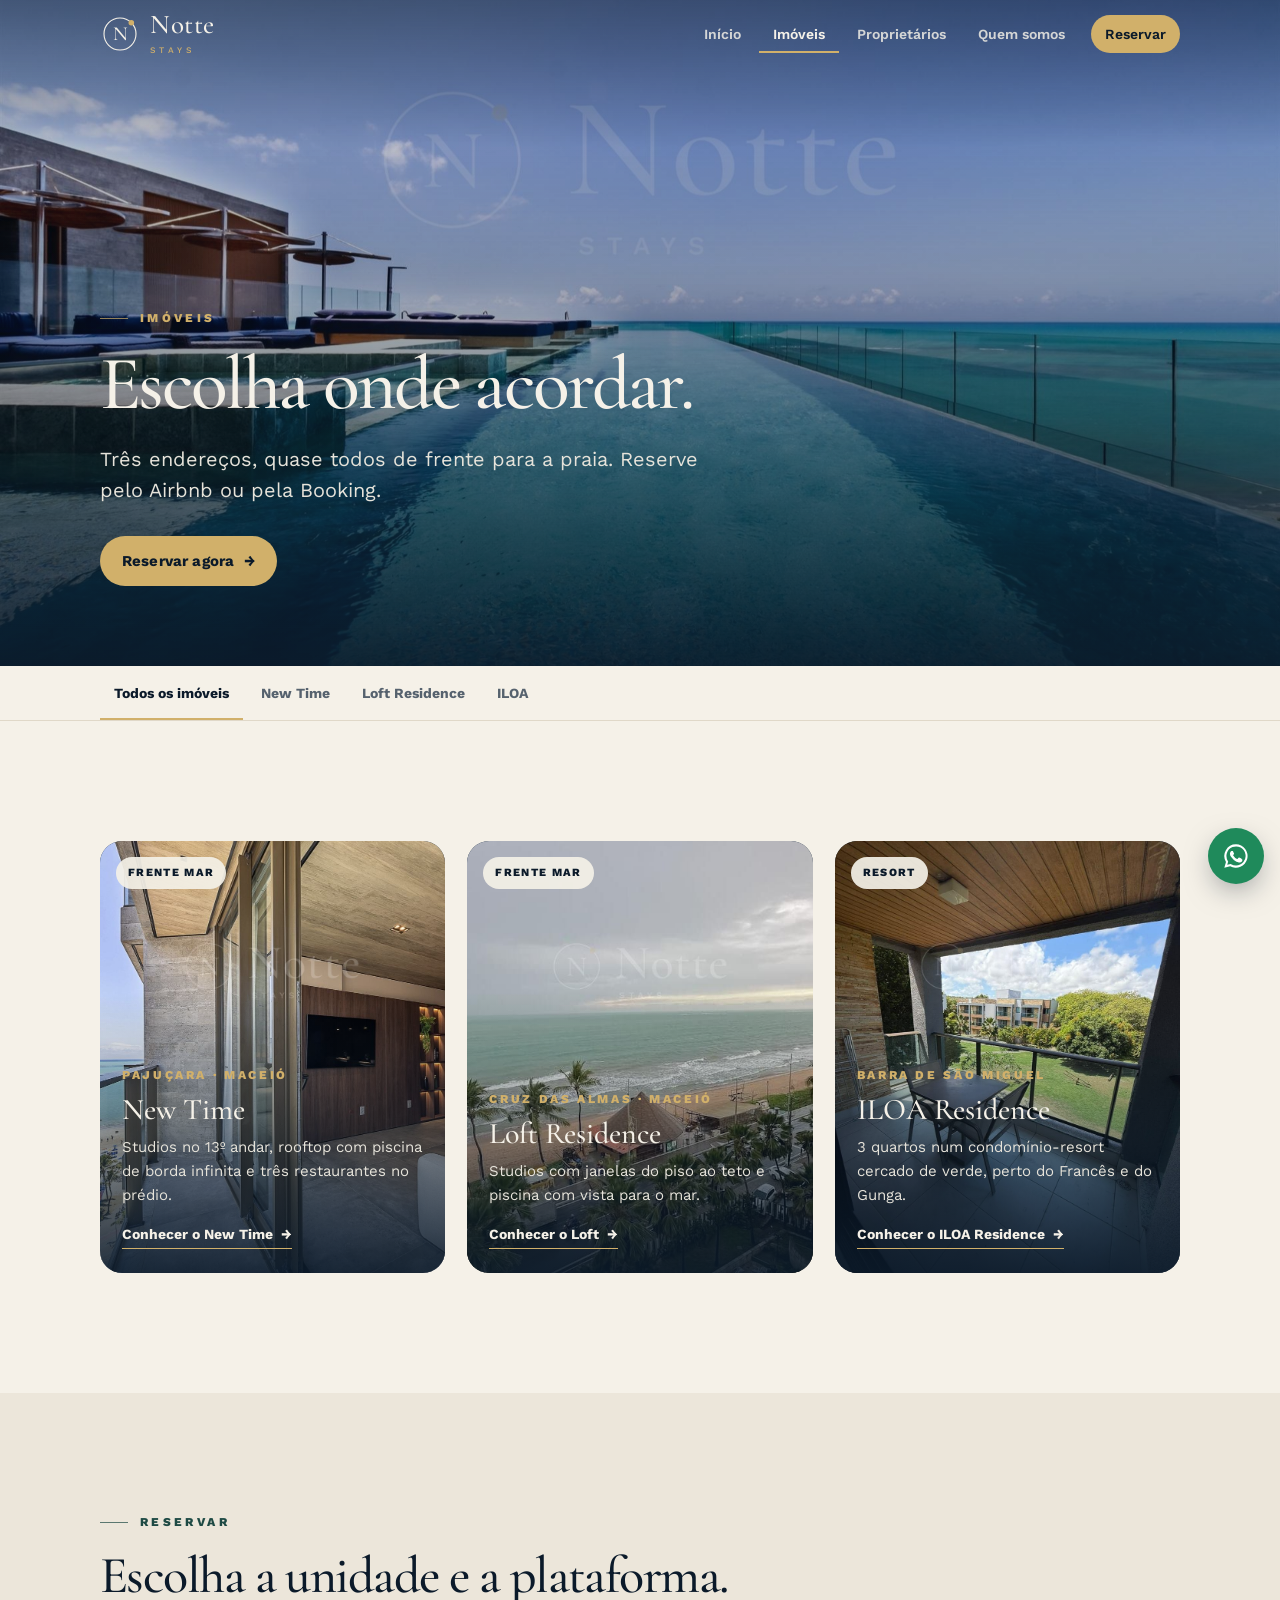
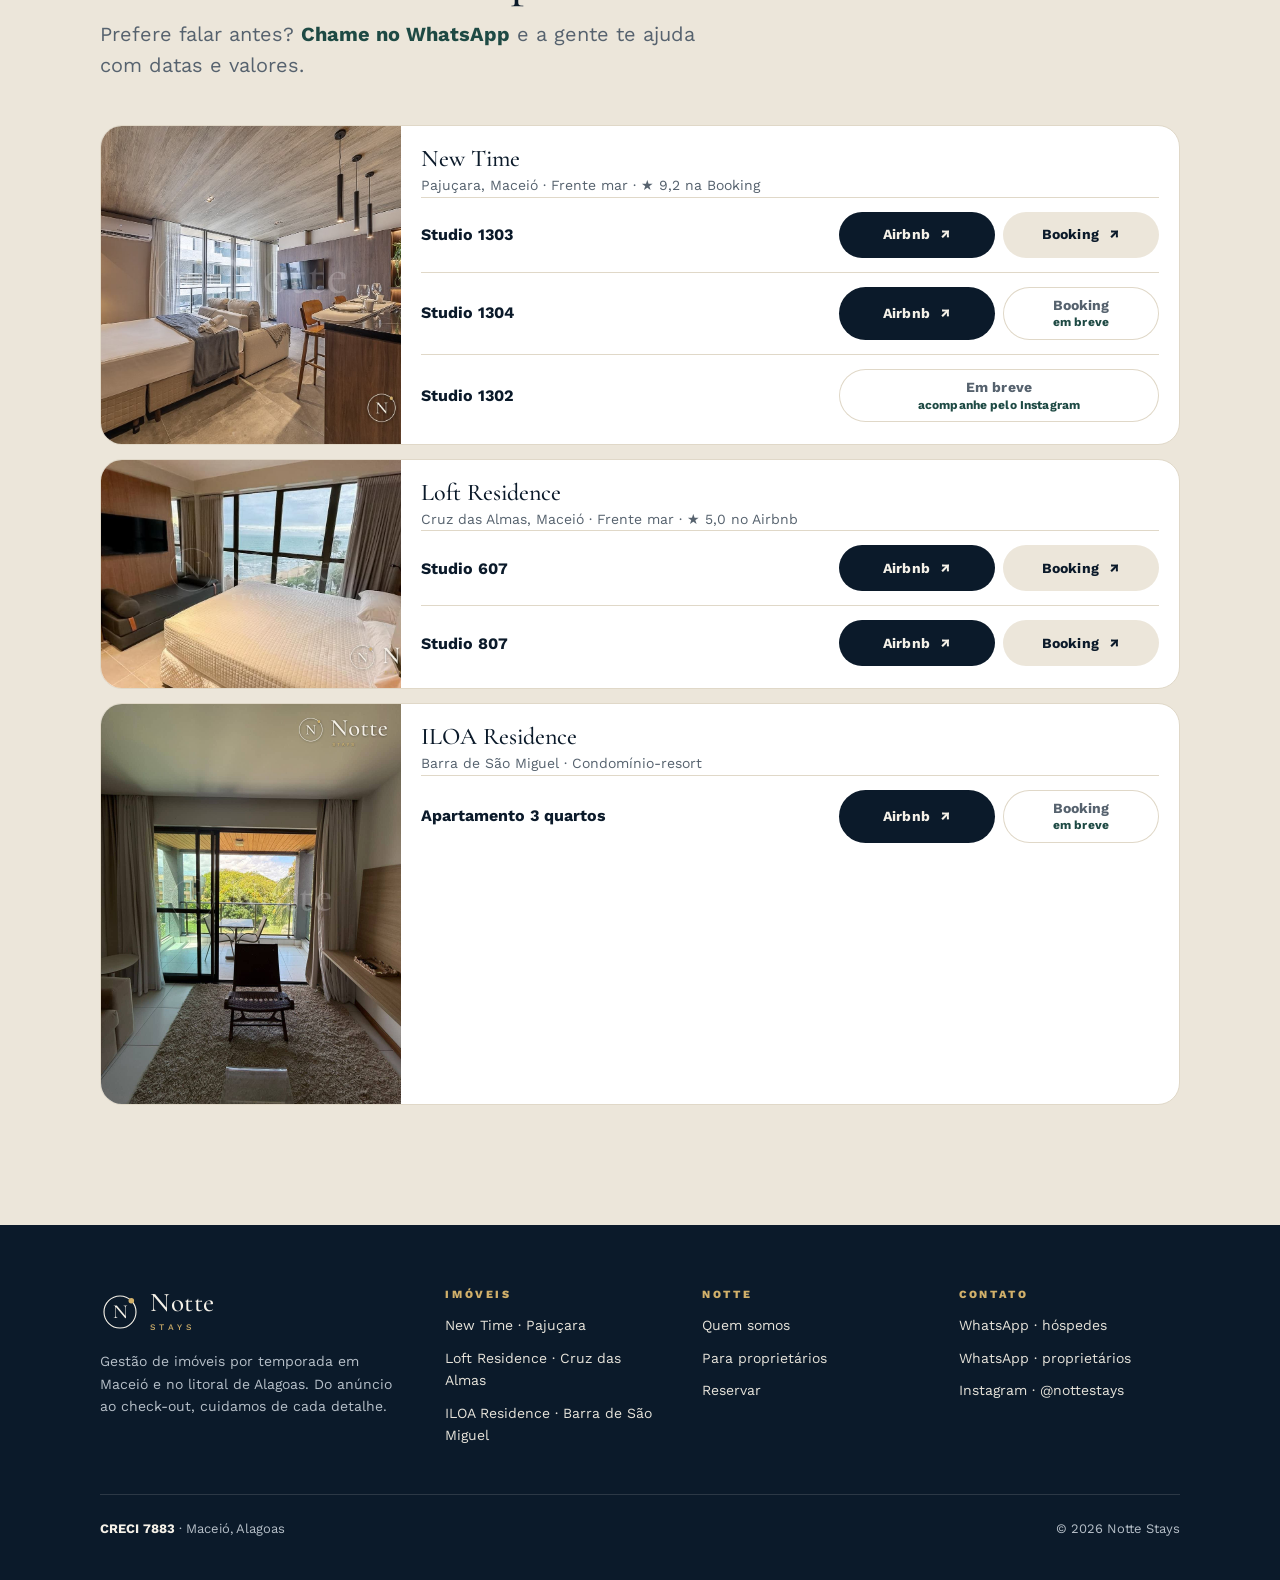
==== imoveis/index.html @ bee8225b "Endereço antigo do GitHub Pages passa a ser /nottestays" ====
<!doctype html>
<html lang="pt-BR" class="no-js">
<head>
<meta charset="utf-8">
<meta name="viewport" content="width=device-width, initial-scale=1, viewport-fit=cover">
<script>/* endereço antigo (GitHub Pages) leva para o oficial */ if (location.hostname.indexOf('github.io') > -1) location.replace('https://nottestays.com.br' + location.pathname.replace('/nottestays', '') + location.search + location.hash);</script>
<title>Imóveis · Notte Stays</title>
<meta name="description" content="Studios frente mar na Pajuçara e em Cruz das Almas, em Maceió, e apartamento de 3 quartos no ILOA, na Barra de São Miguel. Reserve pelo Airbnb ou pela Booking.">
<meta name="theme-color" content="#0B1A2A">
<meta property="og:type" content="website">
<meta property="og:title" content="Imóveis · Notte Stays">
<meta property="og:description" content="Studios frente mar na Pajuçara e em Cruz das Almas, em Maceió, e apartamento de 3 quartos no ILOA, na Barra de São Miguel. Reserve pelo Airbnb ou pela Booking.">
<meta property="og:image" content="https://nottestays.com.br/img/og.jpg">
<meta property="og:url" content="https://nottestays.com.br/imoveis/">
<meta property="og:locale" content="pt_BR">
<meta name="twitter:card" content="summary_large_image">
<link rel="canonical" href="https://nottestays.com.br/imoveis/">
<link rel="icon" type="image/png" sizes="32x32" href="../img/icone-32.png">
<link rel="apple-touch-icon" href="../img/icone-180.png">
<link rel="preconnect" href="https://fonts.googleapis.com">
<link rel="preconnect" href="https://fonts.gstatic.com" crossorigin>
<link href="https://fonts.googleapis.com/css2?family=Cormorant+Garamond:wght@300;400;500;600&family=Work+Sans:wght@400;500;600;700&display=swap" rel="stylesheet">
<link rel="stylesheet" href="../assets/site.css">
<link rel="preload" as="image" href="../img/capa-imoveis.jpg">
<script>window.va = window.va || function () { (window.vaq = window.vaq || []).push(arguments); };</script>
<script defer src="/_vercel/insights/script.js"></script>
</head>
<body>
<header class="site-head">
  <div class="wrap head-row">
    <a class="brand" href="../" aria-label="Notte, início"><svg viewBox="0 0 100 100" role="img" aria-label="Símbolo Notte"><circle cx="50" cy="50" r="40" fill="none" stroke="currentColor" stroke-width="2.8"/><text x="50" y="66" text-anchor="middle" font-family="Cormorant Garamond, serif" font-weight="500" font-size="50" fill="currentColor">N</text><circle cx="78.3" cy="21.7" r="7" fill="#D1B06A"/></svg><span><b>Notte</b><small>STAYS</small></span></a>
    <nav class="nav" aria-label="Principal">
      <a href="../">Início</a>
      <a href="../imoveis/" aria-current="page">Imóveis</a>
      <a href="../proprietarios/">Proprietários</a>
      <a href="../#quem-somos">Quem somos</a>
      <a class="cta" href="../imoveis/#reservar">Reservar</a>
    </nav>
    <button class="menu-btn" type="button" data-menu="open" aria-label="Abrir menu" aria-controls="drawer"><svg viewBox="0 0 24 24" fill="none" stroke="currentColor" stroke-width="1.8" stroke-linecap="round" aria-hidden="true"><path d="M4 8h16M4 16h16"/></svg></button>
  </div>
</header>
<div class="drawer" id="drawer" role="dialog" aria-modal="true" aria-label="Menu">
  <div class="drawer-top">
    <a class="brand" href="../"><svg viewBox="0 0 100 100" role="img" aria-label="Símbolo Notte"><circle cx="50" cy="50" r="40" fill="none" stroke="currentColor" stroke-width="2.8"/><text x="50" y="66" text-anchor="middle" font-family="Cormorant Garamond, serif" font-weight="500" font-size="50" fill="currentColor">N</text><circle cx="78.3" cy="21.7" r="7" fill="#D1B06A"/></svg><span><b>Notte</b><small>STAYS</small></span></a>
    <button class="menu-btn" type="button" data-menu="close" aria-label="Fechar menu"><svg viewBox="0 0 24 24" fill="none" stroke="currentColor" stroke-width="1.8" stroke-linecap="round" aria-hidden="true"><path d="M6 6l12 12M18 6L6 18"/></svg></button>
  </div>
  <nav aria-label="Menu do celular">
    <a href="../">Início <span>→</span></a>
    <a href="../imoveis/">Imóveis <span>→</span></a>
    <a class="sub" href="../imoveis/new-time/">New Time · Pajuçara</a>
    <a class="sub" href="../imoveis/loft-residence/">Loft Residence · Cruz das Almas</a>
    <a class="sub" href="../imoveis/iloa/">ILOA Residence · Barra de São Miguel</a>
    <a href="../proprietarios/">Proprietários <span>→</span></a>
    <a href="../#quem-somos">Quem somos <span>→</span></a>
  </nav>
  <div class="drawer-foot">
    <a class="btn sun block" href="../imoveis/#reservar">Reservar estadia</a>
    <a class="btn wa block" href="https://wa.me/5582996196123?text=Ol%C3%A1!%20Vim%20pelo%20site%20da%20Notte%20e%20quero%20me%20hospedar.%20Gostaria%20de%20consultar%20disponibilidade%20e%20valores." target="_blank" rel="noopener"><svg class="ico" viewBox="0 0 24 24" aria-hidden="true"><path fill="currentColor" d="M12 2a10 10 0 0 0-8.6 15.1L2 22l5-1.3A10 10 0 1 0 12 2zm0 18.2a8.2 8.2 0 0 1-4.2-1.2l-.3-.2-3 .8.8-2.9-.2-.3A8.2 8.2 0 1 1 12 20.2zm4.5-6.1c-.2-.1-1.5-.7-1.7-.8-.2-.1-.4-.1-.6.1l-.8 1c-.1.2-.3.2-.5.1a6.7 6.7 0 0 1-3.3-2.9c-.2-.4.2-.4.7-1.3.1-.2 0-.3 0-.4l-.8-1.8c-.2-.5-.4-.4-.6-.4h-.5a1 1 0 0 0-.7.3 3 3 0 0 0-.9 2.2 5.2 5.2 0 0 0 1.1 2.7 11.8 11.8 0 0 0 4.5 4c1.7.7 2.3.8 3.2.6.5-.1 1.5-.6 1.7-1.2.2-.6.2-1.1.1-1.2l-.4-.3z"/></svg> Falar no WhatsApp</a>
  </div>
</div>
<main id="conteudo">
<section class="hero short">
  <div class="hero-media"><img src="../img/capa-imoveis.jpg" alt="Piscina de borda infinita no rooftop do New Time, de frente para o mar" fetchpriority="high"></div>
  <div class="wrap hero-body">
    <span class="eyebrow">Imóveis</span>
    <h1 class="display">Escolha onde acordar.</h1>
    <p class="lede">Três endereços, quase todos de frente para a praia. Reserve pelo Airbnb ou pela Booking.</p>
    <div class="hero-actions"><a class="btn sun" href="#reservar">Reservar agora <span aria-hidden="true">→</span></a></div>
  </div>
</section>

<nav class="tabs" aria-label="Imóveis">
  <div class="tabs-row">
    <a href="../imoveis/" aria-current="page">Todos os imóveis</a>
    <a href="../imoveis/new-time/">New Time</a>
    <a href="../imoveis/loft-residence/">Loft Residence</a>
    <a href="../imoveis/iloa/">ILOA</a>
  </div>
</nav>

<section class="section">
  <div class="wrap">
    <div class="estates">
      <a class="estate reveal" href="../imoveis/new-time/">
        <img src="../img/card-newtime.jpg" loading="lazy" alt="Varanda do studio no New Time com vista para o mar da Pajuçara">
        <span class="chip">Frente mar</span>
        <div class="estate-body">
          <span class="place">Pajuçara · Maceió</span>
          <h3>New Time</h3>
          <p>Studios no 13º andar, rooftop com piscina de borda infinita e três restaurantes no prédio.</p>
          <span class="go">Conhecer o New Time <span aria-hidden="true">→</span></span>
        </div>
      </a>
      <a class="estate reveal" href="../imoveis/loft-residence/">
        <img src="../img/card-loft.jpg" loading="lazy" alt="Vista do Loft Residence para a orla de Cruz das Almas">
        <span class="chip">Frente mar</span>
        <div class="estate-body">
          <span class="place">Cruz das Almas · Maceió</span>
          <h3>Loft Residence</h3>
          <p>Studios com janelas do piso ao teto e piscina com vista para o mar.</p>
          <span class="go">Conhecer o Loft <span aria-hidden="true">→</span></span>
        </div>
      </a>
      <a class="estate reveal" href="../imoveis/iloa/">
        <img src="../img/card-iloa.jpg" loading="lazy" alt="Varanda do apartamento no ILOA com vista para o jardim">
        <span class="chip">Resort</span>
        <div class="estate-body">
          <span class="place">Barra de São Miguel</span>
          <h3>ILOA Residence</h3>
          <p>3 quartos num condomínio-resort cercado de verde, perto do Francês e do Gunga.</p>
          <span class="go">Conhecer o ILOA Residence <span aria-hidden="true">→</span></span>
        </div>
      </a>
    </div>
  </div>
</section>

<section class="section sand" id="reservar">
  <div class="wrap">
    <div class="sec-head reveal">
      <span class="eyebrow">Reservar</span>
      <h2 class="h-xl">Escolha a unidade e a plataforma.</h2>
      <p class="lede">Prefere falar antes? <a class="link" href="https://wa.me/5582996196123?text=Ol%C3%A1!%20Vim%20pelo%20site%20da%20Notte%20e%20quero%20me%20hospedar.%20Gostaria%20de%20consultar%20disponibilidade%20e%20valores." target="_blank" rel="noopener">Chame no WhatsApp</a> e a gente te ajuda com datas e valores.</p>
    </div>
    <div class="book">
      <article class="book-row reveal">
        <div class="ph"><img src="../img/nt-studio-2.jpg" loading="lazy" alt="Studio no New Time"></div>
        <div class="bd">
          <h3>New Time</h3>
          <div class="place">Pajuçara, Maceió · Frente mar · ★ 9,2 na Booking</div>
          <div class="book-unit"><b>Studio 1303</b><div class="btns"><a class="btn" href="https://www.airbnb.com.br/rooms/1506108138242549275" target="_blank" rel="noopener">Airbnb <span aria-hidden="true">↗</span></a><a class="btn sand" href="https://www.booking.com/hotel/br/new-time-apto-1303.pt-br.html" target="_blank" rel="noopener">Booking <span aria-hidden="true">↗</span></a></div></div>
          <div class="book-unit"><b>Studio 1304</b><div class="btns"><a class="btn" href="https://www.airbnb.com.br/rooms/1782671413782586807" target="_blank" rel="noopener">Airbnb <span aria-hidden="true">↗</span></a><span class="btn off" aria-disabled="true">Booking<small>em breve</small></span></div></div>
          <div class="book-unit"><b>Studio 1302</b><div class="btns"><span class="btn off" aria-disabled="true" style="grid-column:span 2">Em breve<small>acompanhe pelo Instagram</small></span></div></div>
        </div>
      </article>
      <article class="book-row reveal">
        <div class="ph"><img src="../img/loft-1.jpg" loading="lazy" alt="Studio no Loft Residence com vista para o mar"></div>
        <div class="bd">
          <h3>Loft Residence</h3>
          <div class="place">Cruz das Almas, Maceió · Frente mar · ★ 5,0 no Airbnb</div>
          <div class="book-unit"><b>Studio 607</b><div class="btns"><a class="btn" href="https://www.airbnb.com.br/rooms/1719587680183543039" target="_blank" rel="noopener">Airbnb <span aria-hidden="true">↗</span></a><a class="btn sand" href="https://www.booking.com/hotel/br/studio-vista-mar-com-piscina-cruz-das-almas.pt-br.html" target="_blank" rel="noopener">Booking <span aria-hidden="true">↗</span></a></div></div>
          <div class="book-unit"><b>Studio 807</b><div class="btns"><a class="btn" href="https://www.airbnb.com.br/rooms/1720328159685594248" target="_blank" rel="noopener">Airbnb <span aria-hidden="true">↗</span></a><a class="btn sand" href="https://www.booking.com/hotel/br/studio-vista-mar-com-piscina-cruz-das-almas-maceio.pt-br.html" target="_blank" rel="noopener">Booking <span aria-hidden="true">↗</span></a></div></div>
        </div>
      </article>
      <article class="book-row reveal">
        <div class="ph"><img src="../img/iloa-2.jpg" loading="lazy" alt="Sala do apartamento no ILOA com varanda"></div>
        <div class="bd">
          <h3>ILOA Residence</h3>
          <div class="place">Barra de São Miguel · Condomínio-resort</div>
          <div class="book-unit"><b>Apartamento 3 quartos</b><div class="btns"><a class="btn" href="https://www.airbnb.com.br/rooms/1517411425448491825" target="_blank" rel="noopener">Airbnb <span aria-hidden="true">↗</span></a><span class="btn off" aria-disabled="true">Booking<small>em breve</small></span></div></div>
        </div>
      </article>
    </div>
  </div>
</section>

</main>
<footer class="site-foot">
  <div class="wrap">
    <div class="foot-grid">
      <div>
        <a class="brand" href="../"><svg viewBox="0 0 100 100" role="img" aria-label="Símbolo Notte"><circle cx="50" cy="50" r="40" fill="none" stroke="currentColor" stroke-width="2.8"/><text x="50" y="66" text-anchor="middle" font-family="Cormorant Garamond, serif" font-weight="500" font-size="50" fill="currentColor">N</text><circle cx="78.3" cy="21.7" r="7" fill="#D1B06A"/></svg><span><b>Notte</b><small>STAYS</small></span></a>
        <p class="about">Gestão de imóveis por temporada em Maceió e no litoral de Alagoas. Do anúncio ao check-out, cuidamos de cada detalhe.</p>
      </div>
      <div>
        <h4>Imóveis</h4>
        <ul>
          <li><a href="../imoveis/new-time/">New Time · Pajuçara</a></li>
          <li><a href="../imoveis/loft-residence/">Loft Residence · Cruz das Almas</a></li>
          <li><a href="../imoveis/iloa/">ILOA Residence · Barra de São Miguel</a></li>
        </ul>
      </div>
      <div>
        <h4>Notte</h4>
        <ul>
          <li><a href="../#quem-somos">Quem somos</a></li>
          <li><a href="../proprietarios/">Para proprietários</a></li>
          <li><a href="../imoveis/#reservar">Reservar</a></li>
        </ul>
      </div>
      <div>
        <h4>Contato</h4>
        <ul>
          <li><a href="https://wa.me/5582996196123?text=Ol%C3%A1!%20Vim%20pelo%20site%20da%20Notte%20e%20quero%20me%20hospedar.%20Gostaria%20de%20consultar%20disponibilidade%20e%20valores." target="_blank" rel="noopener">WhatsApp · hóspedes</a></li>
          <li><a href="https://wa.me/5582996196123?text=Ol%C3%A1!%20Vim%20pelo%20site%20da%20Notte.%20Tenho%20um%20im%C3%B3vel%20e%20gostaria%20de%20saber%20como%20funciona%20a%20administra%C3%A7%C3%A3o." target="_blank" rel="noopener">WhatsApp · proprietários</a></li>
          <li><a href="https://www.instagram.com/nottestays/" target="_blank" rel="noopener">Instagram · @nottestays</a></li>
        </ul>
      </div>
    </div>
    <div class="foot-bottom"><span><b>CRECI 7883</b> · Maceió, Alagoas</span><span>© 2026 Notte Stays</span></div>
  </div>
</footer>
<a class="wa-float" href="https://wa.me/5582996196123?text=Ol%C3%A1!%20Vim%20pelo%20site%20da%20Notte%20e%20quero%20me%20hospedar.%20Gostaria%20de%20consultar%20disponibilidade%20e%20valores." target="_blank" rel="noopener" aria-label="Falar no WhatsApp"><svg class="ico" viewBox="0 0 24 24" aria-hidden="true"><path fill="currentColor" d="M12 2a10 10 0 0 0-8.6 15.1L2 22l5-1.3A10 10 0 1 0 12 2zm0 18.2a8.2 8.2 0 0 1-4.2-1.2l-.3-.2-3 .8.8-2.9-.2-.3A8.2 8.2 0 1 1 12 20.2zm4.5-6.1c-.2-.1-1.5-.7-1.7-.8-.2-.1-.4-.1-.6.1l-.8 1c-.1.2-.3.2-.5.1a6.7 6.7 0 0 1-3.3-2.9c-.2-.4.2-.4.7-1.3.1-.2 0-.3 0-.4l-.8-1.8c-.2-.5-.4-.4-.6-.4h-.5a1 1 0 0 0-.7.3 3 3 0 0 0-.9 2.2 5.2 5.2 0 0 0 1.1 2.7 11.8 11.8 0 0 0 4.5 4c1.7.7 2.3.8 3.2.6.5-.1 1.5-.6 1.7-1.2.2-.6.2-1.1.1-1.2l-.4-.3z"/></svg></a>
<script src="../assets/site.js"></script>
</body>
</html>
---- assets/site.css ----
/* Notte Stays · estilos do site
   Cores e letras da identidade: azul-noite #0B1A2A · marfim #F5F1E8 · verde-escuro #1E4A44 · dourado #D1B06A · cinza-azulado #7F8A95 · Cormorant Garamond + Work Sans
   (os nomes das variáveis --deep, --sea, --sun etc. vêm da marca anterior e foram mantidos) */

:root{
  color-scheme: light;
  --deep:#0B1A2A;
  --deep-2:#12263A;
  --deep-3:#1A3247;
  --sea:#1E4A44;
  --shallow:#A8BFB8;
  --sun:#D1B06A;
  --sun-ink:#8A6E2F;
  --sand:#ECE6DA;
  --sand-2:#E2DACB;
  --foam:#F5F1E8;
  --line:#E0D8C8;
  --line-dark:rgba(245,241,232,.14);
  --muted:#56626E;
  --muted-light:#B6BFC8;
  --card:#FFFFFF;
  --wa:#1F8A5B;
  --r:14px;
  --r-lg:22px;
  --wrap:1120px;
  --gut:20px;
  --head:68px;
  --ease:cubic-bezier(.2,.7,.2,1);
}
*{box-sizing:border-box}
html{-webkit-text-size-adjust:100%;scroll-behavior:smooth;scroll-padding-top:calc(var(--head) + 56px)}
@media (prefers-reduced-motion:reduce){html{scroll-behavior:auto}*{transition:none!important;animation:none!important}}
body{
  margin:0;background:var(--foam);color:var(--deep);
  font-family:'Work Sans',system-ui,sans-serif;font-size:16px;line-height:1.6;
  -webkit-font-smoothing:antialiased;
}
*{font-feature-settings:'lnum' 1} /* Cormorant usa números antigos por padrão (1302 parece "I3o2") */
img{display:block;max-width:100%}
a{color:inherit}
h1,h2,h3{font-family:'Cormorant Garamond',serif;font-weight:500;letter-spacing:0;line-height:1.08;margin:0}
p{margin:0}
.wrap{max-width:var(--wrap);margin:0 auto;padding:0 var(--gut)}
.sr{position:absolute;width:1px;height:1px;overflow:hidden;clip:rect(0 0 0 0);white-space:nowrap}
:focus-visible{outline:2px solid var(--sun);outline-offset:3px}

/* ---------- Cabeçalho ---------- */
.site-head{
  position:fixed;top:0;left:0;right:0;z-index:50;height:var(--head);
  color:var(--foam);transition:background .3s var(--ease),box-shadow .3s var(--ease);
}
.site-head.solid,.site-head.always{background:rgba(11,26,42,.96);-webkit-backdrop-filter:blur(12px);backdrop-filter:blur(12px);box-shadow:0 1px 0 var(--line-dark)}
.head-row{height:100%;display:flex;align-items:center;justify-content:space-between;gap:16px}
.brand{display:flex;align-items:center;gap:10px;text-decoration:none}
.brand svg{width:40px;height:40px}
.brand b{font-family:'Cormorant Garamond',serif;font-weight:500;font-size:27px;letter-spacing:.02em;line-height:1}
.brand small{display:block;font-size:8.5px;font-weight:500;letter-spacing:.5em;color:var(--sun);margin-top:3px}
.nav{display:none;align-items:center;gap:4px}
.nav a{
  text-decoration:none;font-weight:600;font-size:14px;padding:8px 14px;border-radius:999px;
  color:rgba(245,241,232,.82);transition:color .2s,background .2s;
}
.nav a:hover{color:var(--foam);background:rgba(245,241,232,.08)}
.nav a[aria-current="page"]{color:var(--foam);box-shadow:inset 0 -2px 0 var(--sun);border-radius:0}
.nav .cta{margin-left:8px;background:var(--sun);color:var(--deep);border-radius:999px}
.nav .cta:hover{background:#DCC287;color:var(--deep)}
.menu-btn{
  width:44px;height:44px;border:0;border-radius:50%;background:rgba(245,241,232,.1);color:var(--foam);
  display:grid;place-items:center;cursor:pointer;
}
.menu-btn svg{width:22px;height:22px}
@media (min-width:880px){.nav{display:flex}.menu-btn{display:none}}

/* menu do celular */
.drawer{
  position:fixed;inset:0;z-index:60;background:var(--deep);color:var(--foam);
  display:flex;flex-direction:column;padding:18px var(--gut) 32px;
  opacity:0;visibility:hidden;transition:opacity .25s var(--ease),visibility .25s;
}
.drawer.open{opacity:1;visibility:visible}
.drawer-top{display:flex;justify-content:space-between;align-items:center;height:32px}
.drawer nav{margin-top:40px;display:flex;flex-direction:column}
.drawer nav a{
  text-decoration:none;font-family:'Cormorant Garamond',serif;font-size:30px;font-weight:500;letter-spacing:-0.02em;
  padding:12px 0;border-bottom:1px solid var(--line-dark);display:flex;justify-content:space-between;align-items:center;
}
.drawer nav a.sub{font-family:'Work Sans',sans-serif;font-size:17px;font-weight:600;color:var(--muted-light);padding:10px 0 10px 18px}
.drawer nav a span{color:var(--sun);font-size:20px}
.drawer-foot{margin-top:auto;display:grid;gap:10px}

/* ---------- Botões ---------- */
.btn{
  display:inline-flex;align-items:center;justify-content:center;gap:10px;
  min-height:50px;padding:13px 22px;border-radius:999px;border:0;cursor:pointer;
  text-decoration:none;font:700 15px/1.2 'Work Sans',sans-serif;letter-spacing:.01em;
  background:var(--deep);color:var(--foam);transition:background .2s,transform .12s,box-shadow .2s;
}
.btn:hover{background:var(--deep-2)}
.btn:active{transform:scale(.98)}
.btn.sun{background:var(--sun);color:var(--deep)}
.btn.sun:hover{background:#DCC287}
.btn.ghost{background:transparent;color:inherit;box-shadow:inset 0 0 0 1.5px currentColor}
.btn.ghost:hover{background:rgba(127,127,127,.08)}
.btn.light{background:var(--foam);color:var(--deep)}
.btn.light:hover{background:#fff}
.btn.sand{background:var(--sand);color:var(--deep)}
.btn.sand:hover{background:var(--sand-2)}
.btn.wa{background:var(--wa);color:#fff}
.btn.wa:hover{background:#18744C}
.btn.block{width:100%}
.btn .ico{width:20px;height:20px;flex-shrink:0}
.btn small{display:block;font-weight:600;font-size:12px;opacity:.8;margin-top:2px}
.btn.off{background:transparent;color:var(--muted);box-shadow:inset 0 0 0 1px var(--line);cursor:default;flex-direction:column;gap:0}
.btn.off:active{transform:none}
.btn.off small{color:var(--sea);opacity:1;font-weight:700}
.link{font-weight:700;color:var(--sea);text-decoration:none;display:inline-flex;align-items:center;gap:6px}
.link:hover{text-decoration:underline;text-underline-offset:4px}

/* ---------- Tipos de texto ---------- */
.eyebrow{
  display:inline-flex;align-items:center;gap:12px;
  font-weight:800;font-size:12px;letter-spacing:.28em;text-transform:uppercase;color:var(--sea);
}
.eyebrow::before{content:"";width:28px;height:1px;background:currentColor;opacity:.7}
.dark .eyebrow,.eyebrow.sun{color:var(--sun)}
.display{font-size:clamp(38px,8.4vw,76px);font-weight:500;line-height:1.02;letter-spacing:-0.035em}
.h-xl{font-size:clamp(32px,5.6vw,52px);line-height:1.06;letter-spacing:-0.03em}
.h-lg{font-size:clamp(26px,4vw,38px)}
.h-md{font-size:22px;letter-spacing:-0.015em}
.lede{font-size:clamp(17px,2vw,20px);line-height:1.55;color:var(--muted);max-width:620px}
.dark .lede{color:var(--muted-light)}
.muted{color:var(--muted)}
.serif-num{font-family:'Cormorant Garamond',serif;font-weight:300;color:var(--sun);font-size:15px;letter-spacing:.06em}

/* ---------- Seções ---------- */
.section{padding:88px 0}
.section.tight{padding:64px 0}
.section.sand{background:var(--sand)}
.section.white{background:var(--card)}
.dark{background:var(--deep);color:var(--foam)}
.sec-head{display:grid;gap:16px;margin-bottom:44px;max-width:720px}
.sec-head.center{margin-left:auto;margin-right:auto;text-align:center;justify-items:center}
@media (min-width:880px){.section{padding:120px 0}.section.tight{padding:80px 0}}

/* ---------- Capa (hero) ---------- */
.hero{
  position:relative;min-height:min(92vh,860px);display:flex;align-items:flex-end;
  color:var(--foam);background:var(--deep);overflow:hidden;
}
.hero.short{min-height:min(74vh,680px)}
.hero-media{position:absolute;inset:0}
.hero-media img{width:100%;height:100%;object-fit:cover;transform:scale(1.04);animation:heroIn 1.6s var(--ease) forwards}
@keyframes heroIn{to{transform:scale(1)}}
.hero::after{
  content:"";position:absolute;inset:0;
  background:linear-gradient(180deg,rgba(11,26,42,.6) 0%,rgba(11,26,42,.25) 22%,rgba(11,26,42,.35) 45%,rgba(11,26,42,.94) 100%);
}
.hero-body{position:relative;z-index:1;width:100%;padding-top:calc(var(--head) + 40px);padding-bottom:56px}
.hero-body .eyebrow{color:var(--sun)}
.hero h1{margin-top:18px;max-width:900px}
.hero .lede{color:#E6E3DA;margin-top:20px}
.hero-actions{display:flex;flex-wrap:wrap;gap:10px;margin-top:30px}
.hero-meta{
  display:flex;flex-wrap:wrap;gap:8px 22px;margin-top:34px;padding-top:20px;border-top:1px solid rgba(245,241,232,.2);
  font-size:13px;font-weight:700;letter-spacing:.08em;text-transform:uppercase;color:#E6E3DA;
}
.hero-meta span{display:inline-flex;align-items:center;gap:8px}
.hero-meta span::before{content:"";width:6px;height:6px;border-radius:50%;background:var(--sun)}
.scroll-cue{position:absolute;right:var(--gut);bottom:56px;z-index:1;display:none;writing-mode:vertical-rl;font-size:11px;letter-spacing:.3em;text-transform:uppercase;color:#E6E3DA;text-decoration:none}
@media (min-width:880px){.scroll-cue{display:block}.hero-body{padding-bottom:80px}}

/* ---------- Abas dos imóveis ---------- */
.tabs{
  position:sticky;top:var(--head);z-index:40;background:rgba(245,241,232,.94);
  -webkit-backdrop-filter:blur(12px);backdrop-filter:blur(12px);border-bottom:1px solid var(--line);
}
.tabs-row{display:flex;gap:4px;overflow-x:auto;scrollbar-width:none;padding:0 var(--gut);max-width:var(--wrap);margin:0 auto}
.tabs-row::-webkit-scrollbar{display:none}
.tabs a{
  flex-shrink:0;text-decoration:none;font-weight:700;font-size:14px;color:var(--muted);
  padding:16px 14px 14px;border-bottom:2px solid transparent;white-space:nowrap;
}
.tabs a:hover{color:var(--deep)}
.tabs a[aria-current="page"],.tabs a.on{color:var(--deep);border-bottom-color:var(--sun)}
.tabs.sub{top:var(--head);background:rgba(255,255,255,.94);z-index:39}
.tabs:has(+ .tabs.sub){position:relative}
.tabs.sub a{font-size:13px;padding:12px 12px 10px}

/* ---------- Cartões de imóvel (grandes) ---------- */
.estates{display:grid;gap:18px}
@media (min-width:880px){.estates{grid-template-columns:repeat(3,1fr);gap:22px}}
.estate{
  position:relative;display:block;text-decoration:none;color:var(--foam);
  border-radius:var(--r-lg);overflow:hidden;aspect-ratio:4/5;background:var(--deep-2);
  isolation:isolate;
}
.estate img{position:absolute;inset:0;width:100%;height:100%;object-fit:cover;transition:transform .9s var(--ease);z-index:-2}
.estate::after{content:"";position:absolute;inset:0;z-index:-1;background:linear-gradient(180deg,rgba(11,26,42,0) 35%,rgba(11,26,42,.9) 100%)}
.estate:hover img{transform:scale(1.05)}
.estate .chip{position:absolute;top:16px;left:16px}
.estate-body{position:absolute;left:0;right:0;bottom:0;padding:24px 22px}
.estate-body .place{font-size:12px;font-weight:800;letter-spacing:.22em;text-transform:uppercase;color:var(--sun)}
.estate-body h3{font-size:30px;margin-top:8px}
.estate-body p{color:#E6E3DA;font-size:15px;margin-top:8px}
.estate-body .go{display:inline-flex;align-items:center;gap:8px;margin-top:16px;font-weight:700;font-size:14px;border-bottom:1px solid var(--sun);padding-bottom:3px}
.chip{
  display:inline-block;font-weight:800;font-size:11px;letter-spacing:.12em;text-transform:uppercase;
  background:rgba(245,241,232,.92);color:var(--deep);border-radius:999px;padding:7px 12px;white-space:nowrap;
}
.chip.deep{background:var(--deep);color:var(--foam)}
.chip.sun{background:var(--sun);color:var(--deep)}

/* ---------- Colunas de texto + foto ---------- */
.split{display:grid;gap:36px;align-items:center}
@media (min-width:880px){.split{grid-template-columns:1.05fr 1fr;gap:72px}.split.rev > :first-child{order:2}}
.split-media{border-radius:var(--r-lg);overflow:hidden;aspect-ratio:4/5;background:var(--sand)}
.split-media img{width:100%;height:100%;object-fit:cover}
.split-media.wide{aspect-ratio:4/3}
.split-text{display:grid;gap:18px}

/* ---------- Listas de pilares / passos ---------- */
.pillars{display:grid;gap:1px;background:var(--line);border-radius:var(--r-lg);overflow:hidden;border:1px solid var(--line)}
@media (min-width:700px){.pillars{grid-template-columns:repeat(2,1fr)}}
@media (min-width:1000px){.pillars.four{grid-template-columns:repeat(4,1fr)}}
.pillar{background:var(--card);padding:28px 24px;display:grid;gap:10px;align-content:start}
.pillar h3{font-size:19px;letter-spacing:-0.01em}
.pillar p{color:var(--muted);font-size:15px}
.dark .pillars{background:var(--line-dark);border-color:var(--line-dark)}
.dark .pillar{background:var(--deep)}
.dark .pillar p{color:var(--muted-light)}
.pillar .ic{width:40px;height:40px;border-radius:50%;display:grid;place-items:center;background:var(--sand);color:var(--deep)}
.dark .pillar .ic{background:rgba(209,176,106,.14);color:var(--sun)}
.pillar .ic svg{width:20px;height:20px}

.steps{list-style:none;margin:0;padding:0;display:grid;gap:0;counter-reset:s}
.steps li{display:grid;grid-template-columns:52px 1fr;gap:6px 16px;padding:22px 0;border-top:1px solid var(--line)}
.steps li:last-child{border-bottom:1px solid var(--line)}
.dark .steps li{border-color:var(--line-dark)}
.steps li::before{counter-increment:s;content:counter(s,decimal-leading-zero);font-family:'Cormorant Garamond',serif;font-weight:300;font-size:26px;color:var(--sun);line-height:1.1;grid-row:span 2}
.steps h3{font-size:19px;letter-spacing:-0.01em}
.steps p{color:var(--muted);font-size:15px}
.dark .steps p{color:var(--muted-light)}

/* ---------- Faixa de fotos (rolagem lateral) ---------- */
.rail{
  display:flex;gap:14px;overflow-x:auto;scroll-snap-type:x mandatory;scrollbar-width:none;
  padding:4px var(--gut) 8px;scroll-padding-left:var(--gut);
}
.rail::-webkit-scrollbar{display:none}
.rail-wrap{max-width:calc(var(--wrap) + 0px);margin:0 auto}
.tile{
  position:relative;flex:0 0 74%;max-width:320px;aspect-ratio:4/5;border-radius:var(--r-lg);
  overflow:hidden;scroll-snap-align:start;margin:0;background:var(--sand);
}
@media (min-width:880px){.tile{flex-basis:300px}}
.tile img{width:100%;height:100%;object-fit:cover;transition:transform .8s var(--ease)}
.tile:hover img{transform:scale(1.04)}
.tile figcaption{
  position:absolute;left:0;right:0;bottom:0;padding:48px 18px 16px;
  background:linear-gradient(180deg,rgba(11,26,42,0),rgba(11,26,42,.88));color:var(--foam);
  font-weight:700;font-size:16px;line-height:1.3;
}
.tile figcaption small{display:block;font-weight:600;font-size:13px;color:#E6E3DA;margin-top:3px}
.tile .flag{position:absolute;top:12px;left:12px;background:var(--sun);color:var(--deep);font-size:11px;font-weight:800;border-radius:8px;padding:6px 9px;line-height:1.2;max-width:calc(100% - 24px)}
.rail-foot{display:flex;align-items:center;justify-content:space-between;gap:12px;margin-top:14px}
.rail-nav{display:none;gap:8px}
.rail-nav button{width:44px;height:44px;border-radius:50%;border:0;cursor:pointer;background:var(--card);box-shadow:inset 0 0 0 1px var(--line);color:var(--deep);font:600 20px/1 'Work Sans',sans-serif}
.rail-nav button:hover{background:var(--sand)}
.dark .rail-nav button{background:transparent;box-shadow:inset 0 0 0 1px var(--line-dark);color:var(--foam)}
@media (hover:hover) and (pointer:fine){.rail-nav{display:flex}}
.hint{font-size:13px;color:var(--muted)}
.dark .hint{color:var(--muted-light)}

/* ---------- Galeria em mosaico ---------- */
.mosaic{display:grid;gap:8px;grid-template-columns:repeat(2,1fr);grid-auto-rows:150px}
.mosaic a{position:relative;display:block;border-radius:12px;overflow:hidden;background:var(--sand)}
.mosaic a.big{grid-column:span 2;grid-row:span 2}
.mosaic a.tall{grid-row:span 2}
.mosaic img{width:100%;height:100%;object-fit:cover;transition:transform .8s var(--ease)}
.mosaic a:hover img{transform:scale(1.04)}
.mosaic .more{position:absolute;inset:0;display:grid;place-items:center;background:rgba(11,26,42,.55);color:var(--foam);font-weight:800;font-size:15px}
@media (min-width:880px){.mosaic{grid-template-columns:repeat(4,1fr);grid-auto-rows:190px;gap:10px}}

/* visualizador de fotos */
.lightbox{position:fixed;inset:0;z-index:80;background:rgba(6,14,24,.96);display:none;align-items:center;justify-content:center}
.lightbox.open{display:flex}
.lightbox img{max-width:94vw;max-height:80vh;border-radius:8px;object-fit:contain}
.lightbox .cap{position:absolute;left:0;right:0;bottom:24px;text-align:center;color:#E6E3DA;font-size:14px;padding:0 70px}
.lightbox button{position:absolute;border:0;background:rgba(245,241,232,.12);color:var(--foam);width:48px;height:48px;border-radius:50%;cursor:pointer;font:600 22px/1 'Work Sans',sans-serif}
.lightbox .x{top:16px;right:16px}
.lightbox .prev{left:12px;top:50%;transform:translateY(-50%)}
.lightbox .next{right:12px;top:50%;transform:translateY(-50%)}

/* ---------- Ficha rápida / números ---------- */
.facts{display:grid;grid-template-columns:repeat(2,1fr);gap:1px;background:var(--line);border:1px solid var(--line);border-radius:var(--r-lg);overflow:hidden}
@media (min-width:880px){.facts{grid-template-columns:repeat(4,1fr)}}
.fact{background:var(--card);padding:22px 20px}
.fact b{display:block;font-family:'Cormorant Garamond',serif;font-weight:500;font-size:22px;letter-spacing:-0.02em}
.fact span{display:block;color:var(--muted);font-size:13px;margin-top:4px}

/* ---------- Lista de comodidades ---------- */
.amen{list-style:none;margin:0;padding:0;display:grid;gap:0 32px}
@media (min-width:700px){.amen{grid-template-columns:repeat(2,1fr)}}
.amen li{display:flex;gap:14px;align-items:flex-start;padding:14px 0;border-bottom:1px solid var(--line);font-weight:600}
.amen li::before{content:"";width:7px;height:7px;border-radius:50%;background:var(--sun);margin-top:9px;flex-shrink:0}
.amen li small{display:block;font-weight:500;color:var(--muted);font-size:14px;margin-top:2px}
.amen li .paid{display:inline-block;margin-left:6px;font-size:11px;font-weight:800;letter-spacing:.06em;text-transform:uppercase;color:var(--sun-ink);background:rgba(209,176,106,.16);border-radius:6px;padding:2px 7px;vertical-align:2px}
.dark .amen li{border-color:var(--line-dark)}
.dark .amen li small{color:var(--muted-light)}

/* ---------- Cartões de restaurante ---------- */
.dine{display:grid;gap:18px}
@media (min-width:880px){.dine{grid-template-columns:repeat(auto-fit,minmax(300px,1fr));gap:22px}}
.dine-card{position:relative;background:var(--deep);color:var(--foam);border-radius:var(--r-lg);overflow:hidden;min-height:340px;display:flex;flex-direction:column}
.dine-card .bd{position:relative;z-index:1;padding:34px 30px 96px;display:grid;gap:14px;align-content:start}
.dine-card .where{font-size:12px;font-weight:800;letter-spacing:.24em;text-transform:uppercase;color:var(--sun)}
.dine-card h3{font-size:clamp(34px,4.4vw,46px);font-weight:400;letter-spacing:-0.03em}
.dine-card p{color:var(--muted-light);font-size:16px;max-width:440px}
.dine-card .link{color:var(--sun)}
.dine-card .ph{aspect-ratio:16/10;overflow:hidden}
.dine-card .ph img{width:100%;height:100%;object-fit:cover}
.dine-card .ph + .bd{padding-top:26px}
.dine-card .waves{position:absolute;left:0;right:0;bottom:0;width:100%;height:70px}

/* ---------- Unidades (reserva) ---------- */
.units{display:grid;gap:14px}
@media (min-width:880px){.units{grid-template-columns:repeat(3,1fr)}}
.unit{background:var(--card);border:1px solid var(--line);border-radius:var(--r-lg);padding:22px;display:grid;gap:14px;align-content:start}
.unit-top{display:flex;justify-content:space-between;align-items:baseline;gap:10px}
.unit h3{font-size:22px}
.unit .status{font-size:12px;font-weight:800;letter-spacing:.06em;text-transform:uppercase;color:var(--sea)}
.unit .status.soon{color:var(--muted)}
.unit p{color:var(--muted);font-size:15px}
.unit .btns{display:grid;grid-template-columns:1fr 1fr;gap:8px}
.unit .btns .btn{min-height:48px;padding:10px 12px;font-size:14px}
.unit .soon-box{border-radius:12px;background:var(--foam);border:1px dashed var(--line);color:var(--muted);font-size:14px;padding:14px;text-align:center}

/* ---------- Bloco de reserva rápida (página Imóveis) ---------- */
.book{display:grid;gap:14px}
.book-row{background:var(--card);border:1px solid var(--line);border-radius:var(--r-lg);overflow:hidden;display:grid}
@media (min-width:880px){.book-row{grid-template-columns:300px 1fr}}
.book-row .ph{aspect-ratio:16/10;background:var(--sand)}
@media (min-width:880px){.book-row .ph{aspect-ratio:auto}}
.book-row .ph img{width:100%;height:100%;object-fit:cover}
.book-row .bd{padding:20px 20px 8px}
.book-row .bd h3{font-size:24px}
.book-row .bd .place{color:var(--muted);font-size:14px;margin-top:2px}
.book-unit{display:grid;gap:10px;padding:14px 0;border-top:1px solid var(--line)}
.book-unit:first-of-type{margin-top:14px}
@media (min-width:600px){.book-unit{grid-template-columns:1fr auto;align-items:center}}
.book-unit b{font-size:16px}
.book-unit .btns{display:grid;grid-template-columns:1fr 1fr;gap:8px}
@media (min-width:600px){.book-unit .btns{width:320px}}
.book-unit .btn{min-height:46px;padding:10px 12px;font-size:14px}

/* ---------- Faixa de contato ---------- */
.cta-band{border-radius:var(--r-lg);overflow:hidden;position:relative;background:var(--deep);color:var(--foam);padding:48px 26px}
.cta-band .waves{position:absolute;left:0;right:0;bottom:0;width:100%;height:70px;opacity:.9}
.cta-band > *{position:relative}
.cta-band .actions{display:grid;gap:10px;margin-top:26px;max-width:520px}
@media (min-width:700px){.cta-band{padding:64px 56px}.cta-band .actions{grid-template-columns:1fr 1fr}}
.wa-btn{justify-content:flex-start;text-align:left;border-radius:16px;padding:14px 18px}

/* ---------- Mapa / localização ---------- */
.near{list-style:none;margin:0;padding:0;display:grid;gap:0}
.near li{display:flex;justify-content:space-between;gap:16px;padding:14px 0;border-bottom:1px solid var(--line);font-weight:600}
.near li span{color:var(--muted);font-weight:600;white-space:nowrap}
.dark .near li{border-color:var(--line-dark)}
.dark .near li span{color:var(--muted-light)}

/* ---------- Rodapé ---------- */
.site-foot{background:var(--deep);color:var(--muted-light);padding:64px 0 40px;font-size:14px}
.foot-grid{display:grid;gap:36px}
@media (min-width:880px){.foot-grid{grid-template-columns:1.4fr 1fr 1fr 1fr}}
.site-foot h4{margin:0 0 14px;font:800 11px/1 'Work Sans',sans-serif;letter-spacing:.24em;text-transform:uppercase;color:var(--sun)}
.site-foot ul{list-style:none;margin:0;padding:0;display:grid;gap:10px}
.site-foot a{text-decoration:none;color:#E6E3DA}
.site-foot a:hover{color:var(--foam)}
.site-foot .brand{color:var(--foam)}
.site-foot .about{margin-top:16px;max-width:320px}
.foot-bottom{display:flex;flex-wrap:wrap;justify-content:space-between;gap:12px;margin-top:48px;padding-top:24px;border-top:1px solid var(--line-dark);font-size:13px}
.foot-bottom b{color:var(--foam)}

/* botão flutuante de WhatsApp */
.wa-float{
  position:fixed;right:16px;bottom:16px;z-index:45;width:56px;height:56px;border-radius:50%;
  background:var(--wa);color:#fff;display:grid;place-items:center;box-shadow:0 10px 30px -8px rgba(11,26,42,.5);
  transition:transform .2s;
}
.wa-float:hover{transform:scale(1.06)}
.wa-float svg{width:28px;height:28px}

/* surgir ao rolar */
.reveal{opacity:0;transform:translateY(18px);transition:opacity .8s var(--ease),transform .8s var(--ease)}
.reveal.in{opacity:1;transform:none}
.no-js .reveal{opacity:1;transform:none}

.note{font-size:13px;color:var(--muted)}
.dark .note{color:var(--muted-light)}
.stack{display:grid;gap:18px}
.mt-s{margin-top:12px}.mt-m{margin-top:24px}.mt-l{margin-top:40px}

/* crédito de foto na capa e créditos no fim da página */
.hero-credit{position:absolute;right:var(--gut);bottom:14px;z-index:1;font-size:11px;color:rgba(230,227,218,.75);letter-spacing:.02em}
@media (min-width:880px){.hero-credit{bottom:18px}}
.credits{border-top:1px solid var(--line);padding-top:18px;font-size:13px;color:var(--muted)}
.credits summary{cursor:pointer;font-weight:700;color:var(--deep)}
.credits p{margin-top:10px;line-height:1.7}
.credits a{color:var(--sea)}
/* ---------- Avaliações ---------- */
.scores{display:flex;flex-wrap:wrap;gap:10px}
.score{
  display:inline-flex;align-items:center;gap:12px;background:var(--card);border:1px solid var(--line);
  border-radius:16px;padding:12px 16px 12px 14px;
}
.score b{font-family:'Cormorant Garamond',serif;font-weight:500;font-size:26px;letter-spacing:-0.02em;line-height:1}
.score b small{font-size:13px;color:var(--muted);font-weight:400;letter-spacing:0}
.score .star{color:var(--sun);font-size:18px;line-height:1}
.score span{display:grid;font-size:13px;line-height:1.35;color:var(--muted)}
.score span strong{color:var(--deep);font-size:14px}
.dark .score{background:rgba(245,241,232,.06);border-color:var(--line-dark)}
.dark .score span{color:var(--muted-light)}
.dark .score span strong,.dark .score b{color:var(--foam)}
.badge-fav{display:inline-flex;align-items:center;gap:8px;font-size:12px;font-weight:800;letter-spacing:.06em;text-transform:uppercase;color:var(--deep);background:var(--sand);border-radius:999px;padding:7px 12px}
.badge-fav::before{content:"★";color:var(--sun);font-size:14px}
.quotes{display:grid;gap:14px}
@media (min-width:880px){.quotes{grid-template-columns:repeat(3,1fr);gap:18px}}
.quote{
  margin:0;background:var(--card);border:1px solid var(--line);border-radius:var(--r-lg);
  padding:26px 24px 22px;display:flex;flex-direction:column;gap:16px;position:relative;
}
.quote::before{content:"\201C";font-family:'Cormorant Garamond',serif;font-weight:300;font-size:64px;line-height:.6;color:var(--sun);height:22px}
.quote blockquote{margin:0;font-size:16px;line-height:1.6;color:var(--deep)}
.quote figcaption{margin-top:auto;display:flex;justify-content:space-between;align-items:baseline;gap:10px;font-size:13px;color:var(--muted);border-top:1px solid var(--line);padding-top:14px}
.quote figcaption b{color:var(--deep);font-size:14px}
.quote .stars{color:var(--sun);letter-spacing:2px;font-size:13px}
.dark .quote{background:rgba(245,241,232,.05);border-color:var(--line-dark)}
.dark .quote blockquote{color:var(--foam)}
.dark .quote figcaption{border-color:var(--line-dark);color:var(--muted-light)}
.dark .quote figcaption b{color:var(--foam)}

/* ---------- Perguntas frequentes ---------- */
.faq{border-top:1px solid var(--line)}
.faq details{border-bottom:1px solid var(--line)}
.faq summary{
  list-style:none;cursor:pointer;display:flex;justify-content:space-between;align-items:center;gap:16px;
  padding:20px 2px;font-family:'Cormorant Garamond',serif;font-weight:500;font-size:18px;letter-spacing:-0.01em;
}
.faq summary::-webkit-details-marker{display:none}
.faq summary::after{content:"+";font-family:'Work Sans',sans-serif;font-weight:400;font-size:26px;color:var(--sun);transition:transform .25s var(--ease);flex-shrink:0}
.faq details[open] summary::after{transform:rotate(45deg)}
.faq details p{padding:0 2px 22px;color:var(--muted);max-width:720px}
.dark .score .star,.score .star{color:var(--sun)}
.dark .score b small{color:var(--muted-light)}
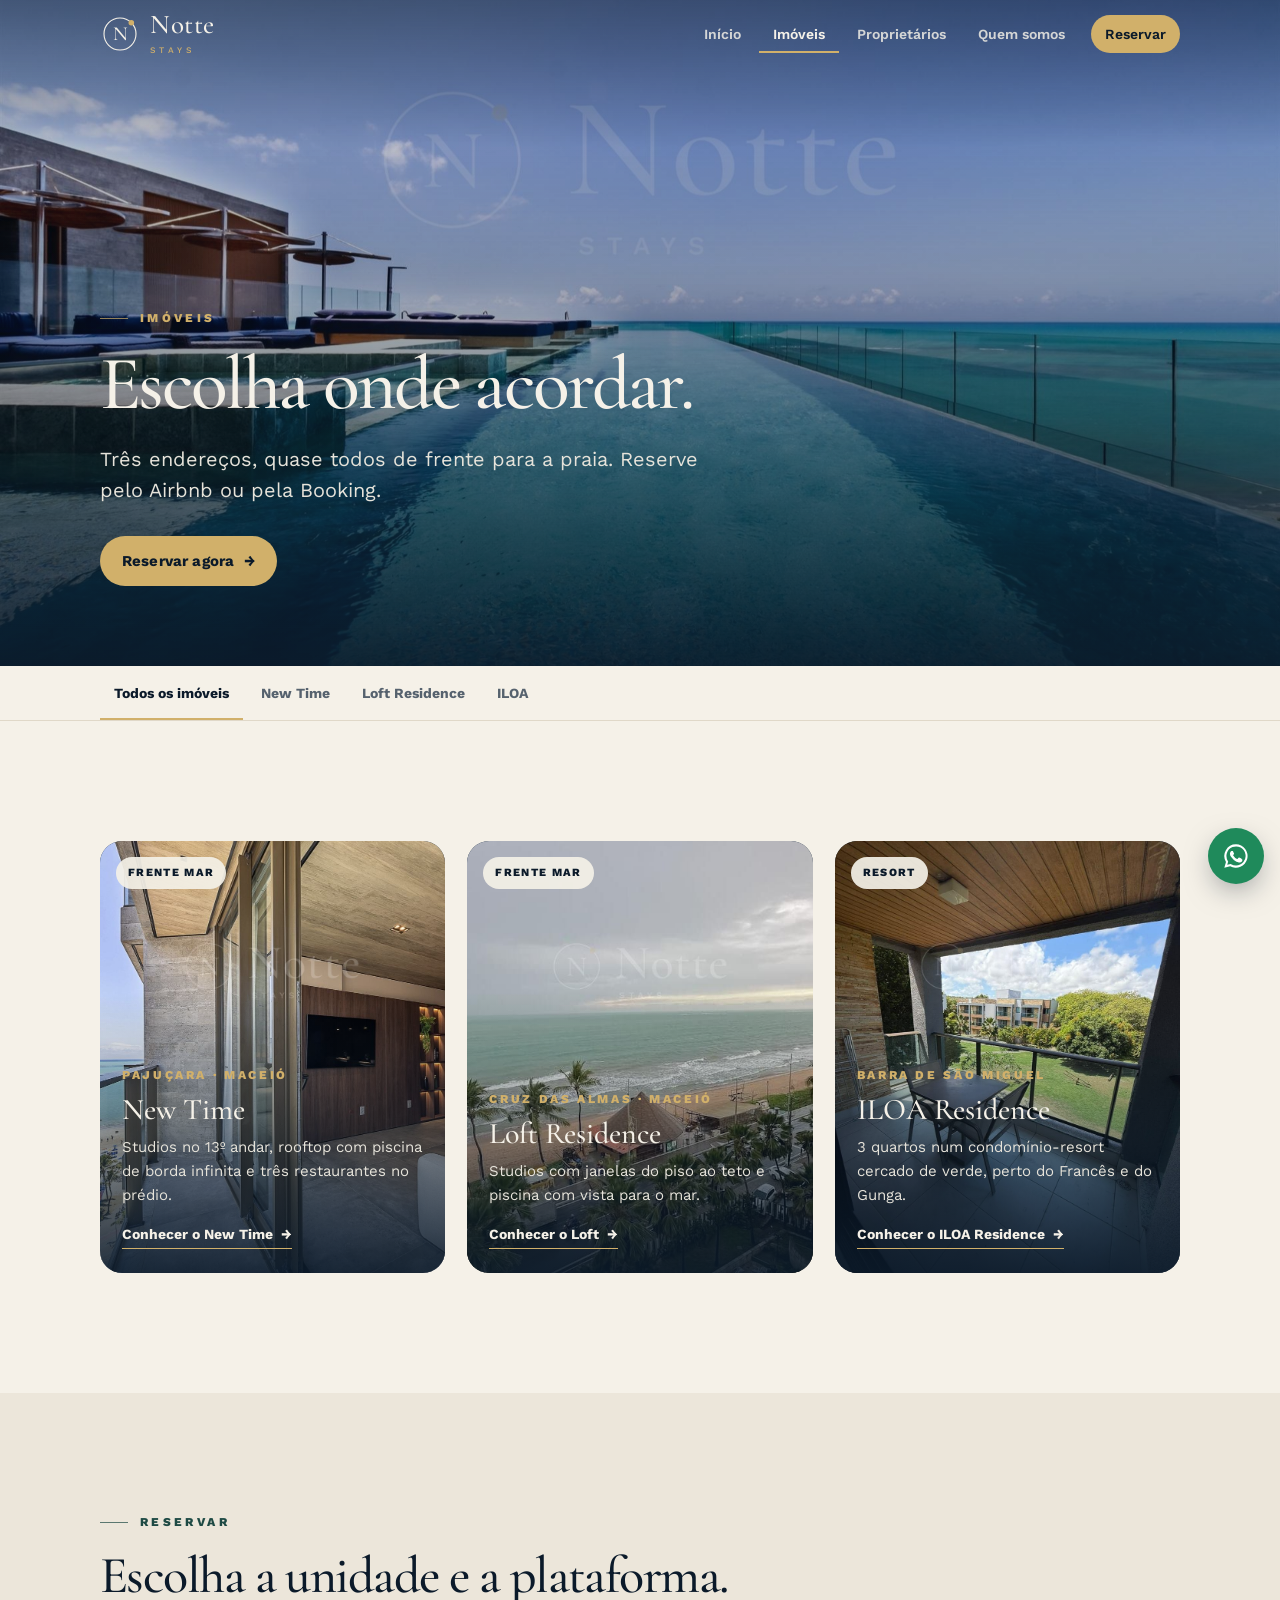
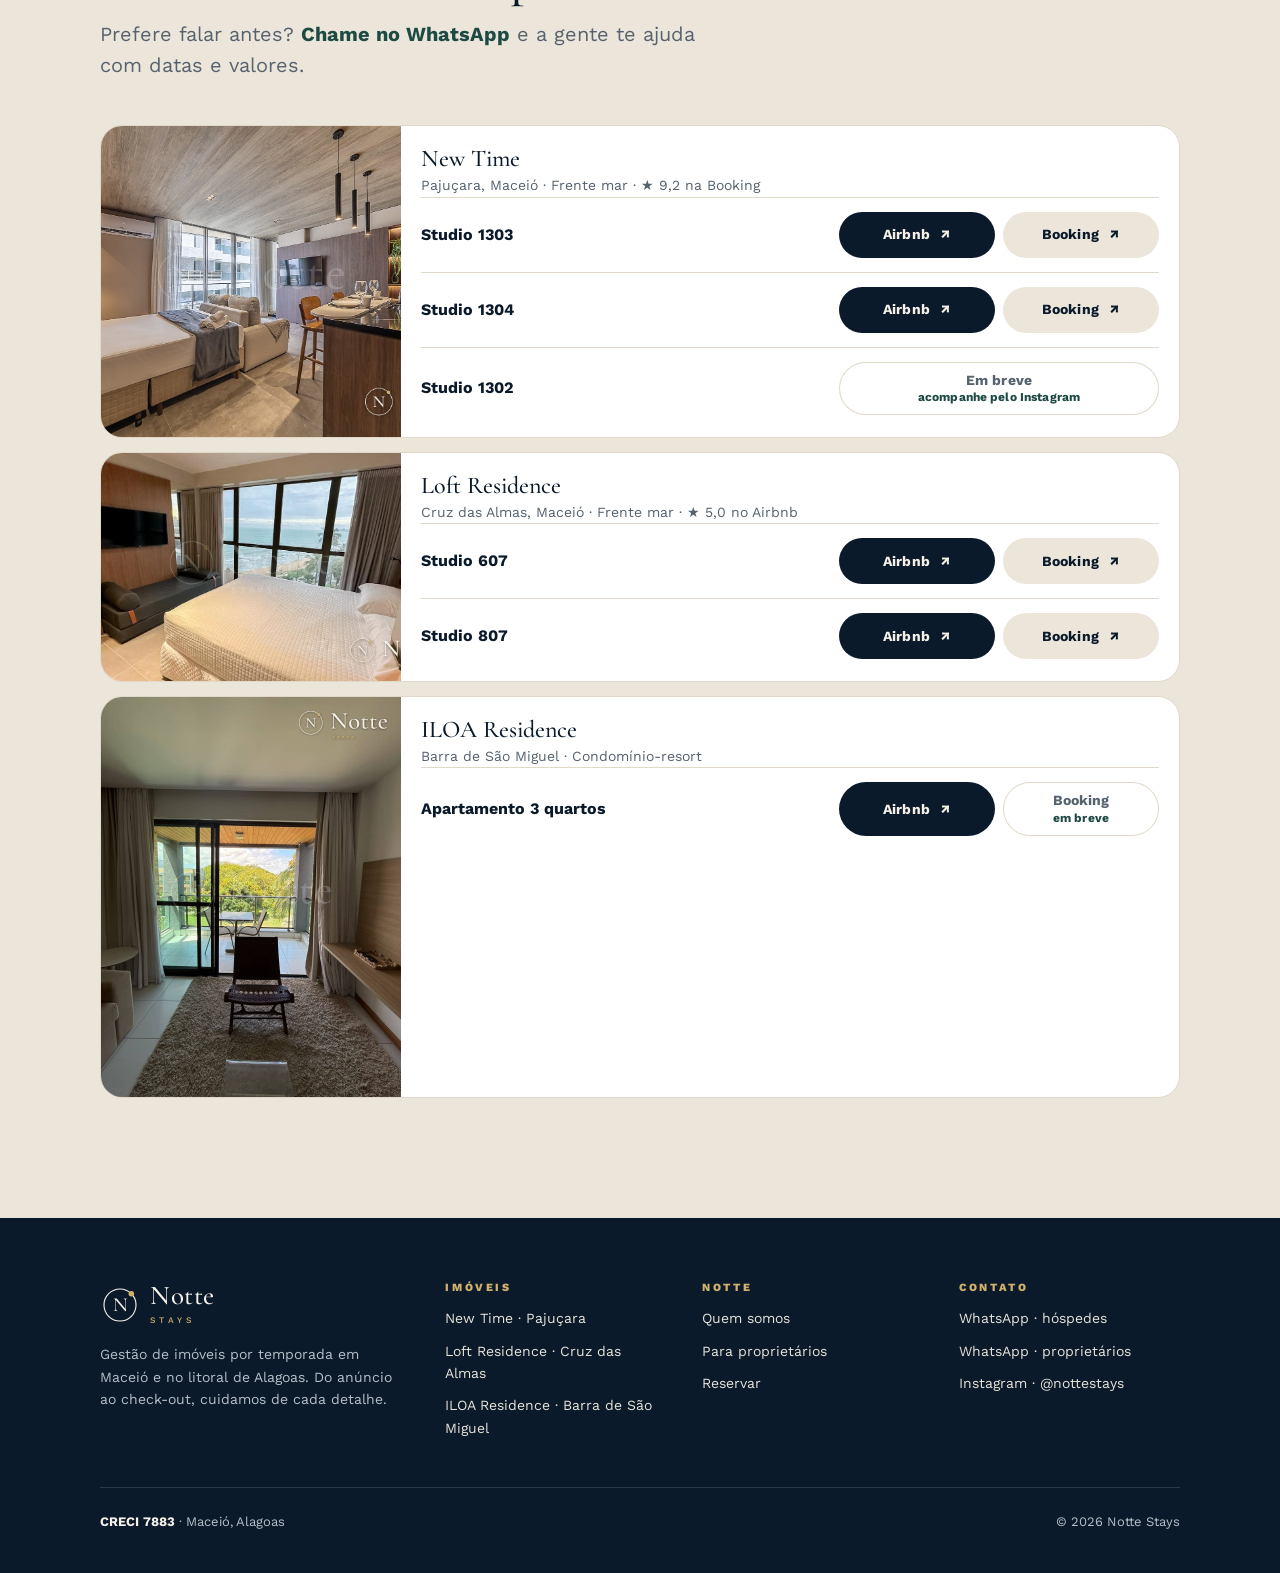
==== commit 2979cf69: "Booking do Studio 1304 no site (imoveis)" ====
--- a/imoveis/index.html
+++ b/imoveis/index.html
@@ -129,7 +129,7 @@
           <h3>New Time</h3>
           <div class="place">Pajuçara, Maceió · Frente mar · ★ 9,2 na Booking</div>
           <div class="book-unit"><b>Studio 1303</b><div class="btns"><a class="btn" href="https://www.airbnb.com.br/rooms/1506108138242549275" target="_blank" rel="noopener">Airbnb <span aria-hidden="true">↗</span></a><a class="btn sand" href="https://www.booking.com/hotel/br/new-time-apto-1303.pt-br.html" target="_blank" rel="noopener">Booking <span aria-hidden="true">↗</span></a></div></div>
-          <div class="book-unit"><b>Studio 1304</b><div class="btns"><a class="btn" href="https://www.airbnb.com.br/rooms/1782671413782586807" target="_blank" rel="noopener">Airbnb <span aria-hidden="true">↗</span></a><span class="btn off" aria-disabled="true">Booking<small>em breve</small></span></div></div>
+          <div class="book-unit"><b>Studio 1304</b><div class="btns"><a class="btn" href="https://www.airbnb.com.br/rooms/1782671413782586807" target="_blank" rel="noopener">Airbnb <span aria-hidden="true">↗</span></a><a class="btn sand" href="https://www.booking.com/hotel/br/new-time-apto-1304.pt-br.html" target="_blank" rel="noopener">Booking <span aria-hidden="true">↗</span></a></div></div>
           <div class="book-unit"><b>Studio 1302</b><div class="btns"><span class="btn off" aria-disabled="true" style="grid-column:span 2">Em breve<small>acompanhe pelo Instagram</small></span></div></div>
         </div>
       </article>
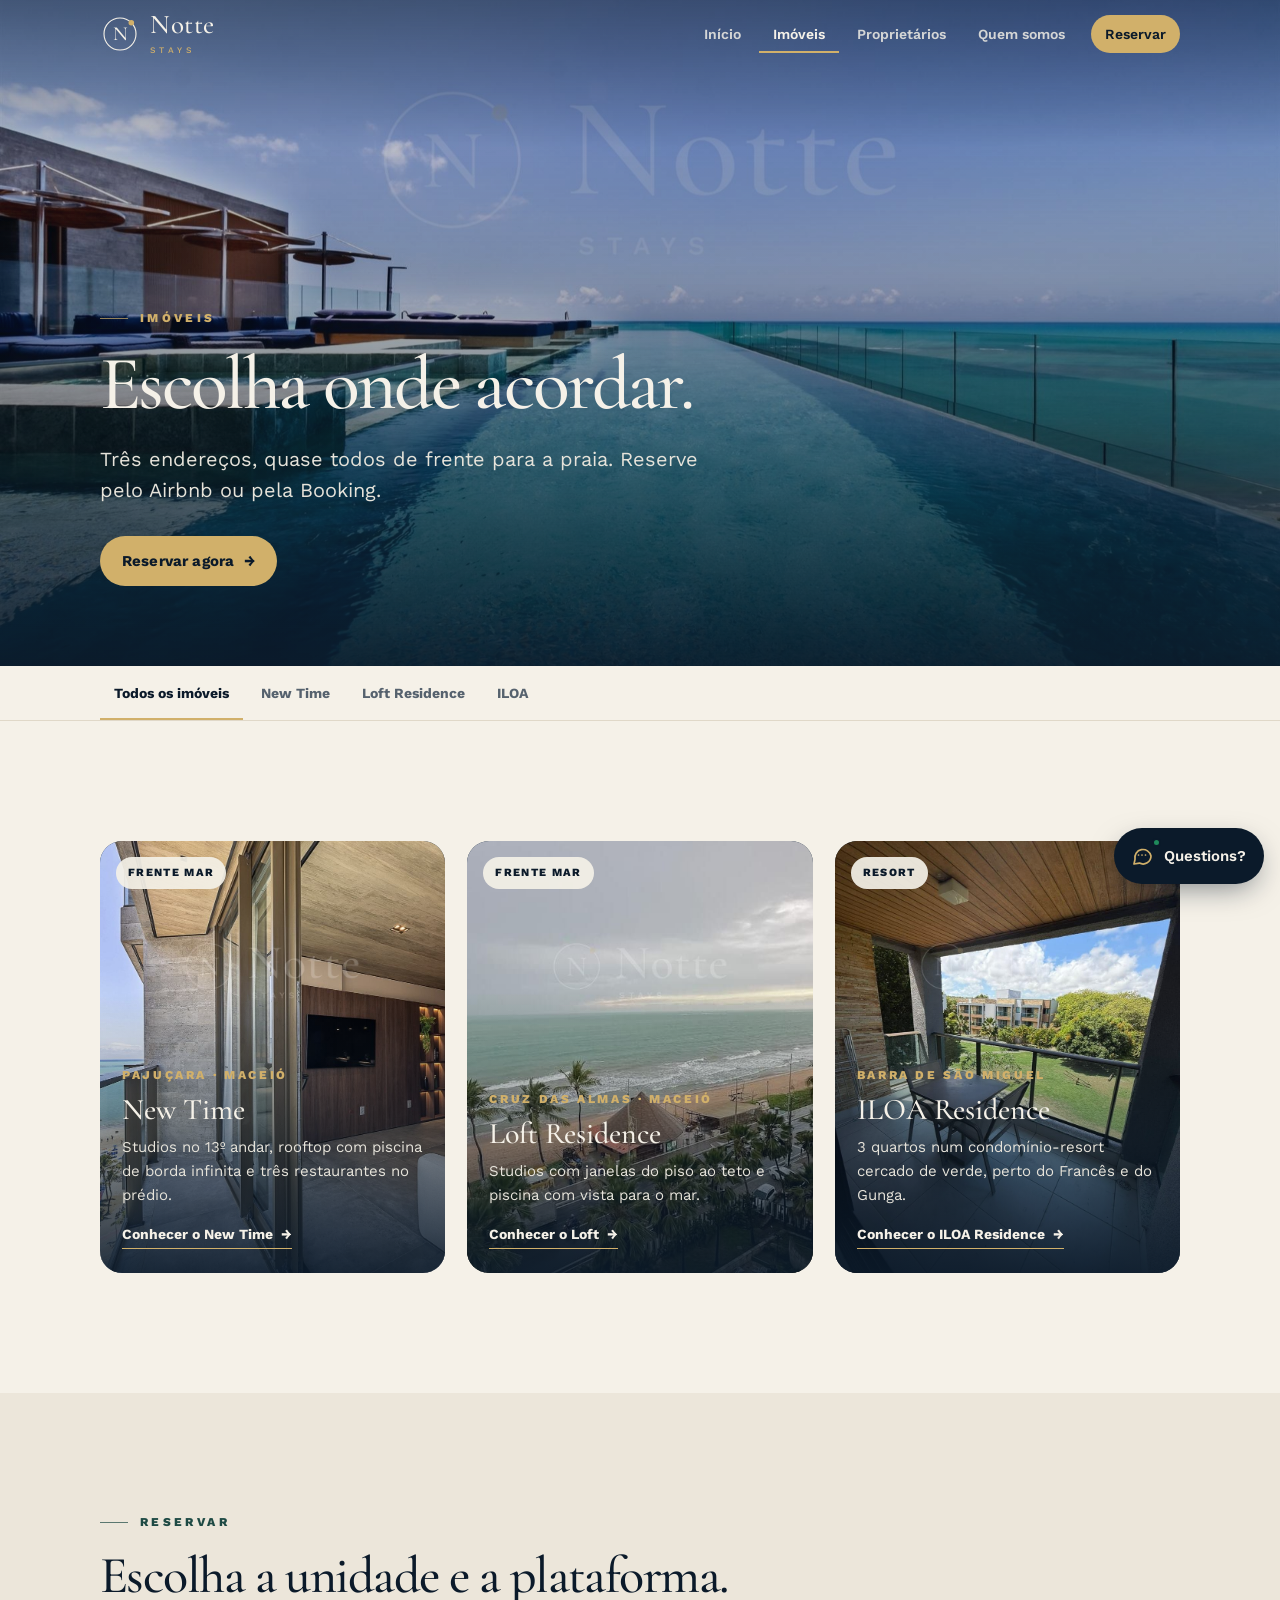
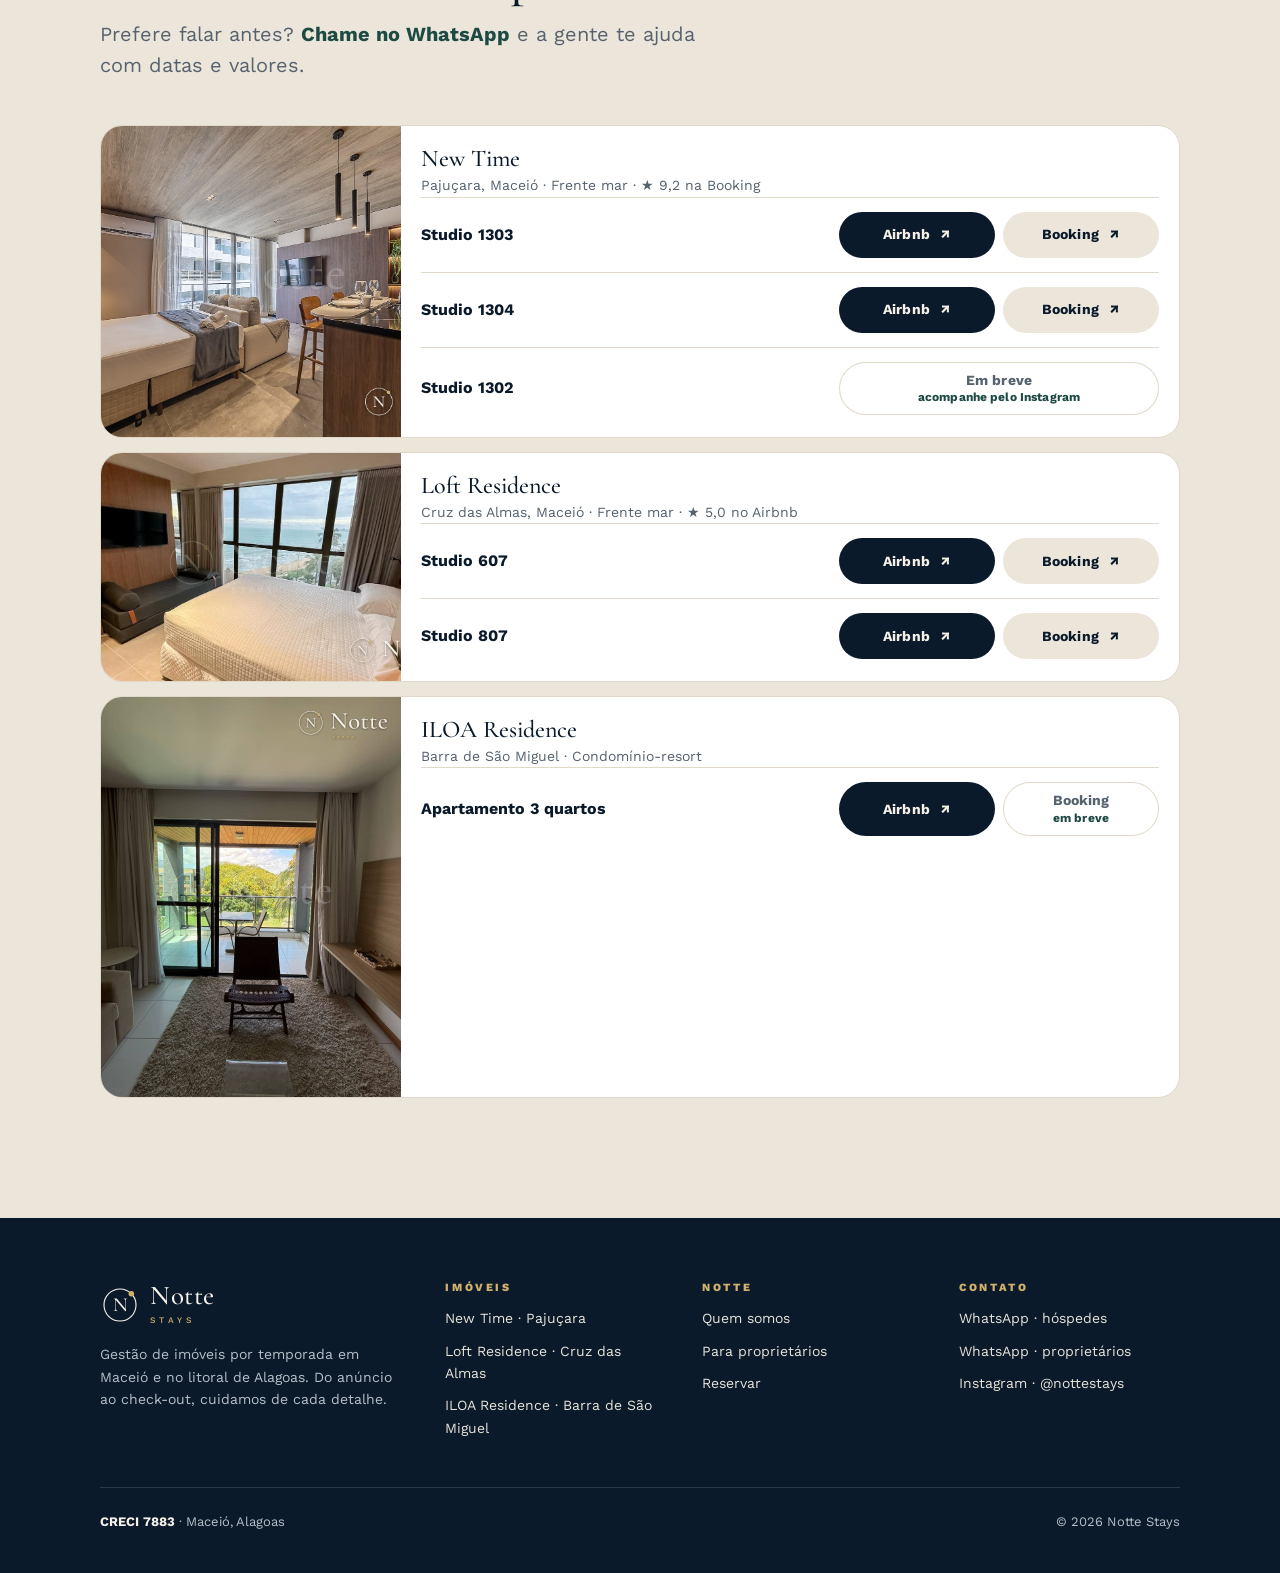
==== commit 91e6a859: "Chat de duvidas no site (PT, EN, ES), com WhatsApp e Instagram Co-Authored-By: Claude Opus 5.5 <nore" ====
--- a/imoveis/index.html
+++ b/imoveis/index.html
@@ -21,6 +21,7 @@
 <link rel="preconnect" href="https://fonts.gstatic.com" crossorigin>
 <link href="https://fonts.googleapis.com/css2?family=Cormorant+Garamond:wght@300;400;500;600&family=Work+Sans:wght@400;500;600;700&display=swap" rel="stylesheet">
 <link rel="stylesheet" href="../assets/site.css">
+<link rel="stylesheet" href="../assets/chat.css">
 <link rel="preload" as="image" href="../img/capa-imoveis.jpg">
 <script>window.va = window.va || function () { (window.vaq = window.vaq || []).push(arguments); };</script>
 <script defer src="/_vercel/insights/script.js"></script>
@@ -192,5 +193,6 @@
 </footer>
 <a class="wa-float" href="https://wa.me/5582996196123?text=Ol%C3%A1!%20Vim%20pelo%20site%20da%20Notte%20e%20quero%20me%20hospedar.%20Gostaria%20de%20consultar%20disponibilidade%20e%20valores." target="_blank" rel="noopener" aria-label="Falar no WhatsApp"><svg class="ico" viewBox="0 0 24 24" aria-hidden="true"><path fill="currentColor" d="M12 2a10 10 0 0 0-8.6 15.1L2 22l5-1.3A10 10 0 1 0 12 2zm0 18.2a8.2 8.2 0 0 1-4.2-1.2l-.3-.2-3 .8.8-2.9-.2-.3A8.2 8.2 0 1 1 12 20.2zm4.5-6.1c-.2-.1-1.5-.7-1.7-.8-.2-.1-.4-.1-.6.1l-.8 1c-.1.2-.3.2-.5.1a6.7 6.7 0 0 1-3.3-2.9c-.2-.4.2-.4.7-1.3.1-.2 0-.3 0-.4l-.8-1.8c-.2-.5-.4-.4-.6-.4h-.5a1 1 0 0 0-.7.3 3 3 0 0 0-.9 2.2 5.2 5.2 0 0 0 1.1 2.7 11.8 11.8 0 0 0 4.5 4c1.7.7 2.3.8 3.2.6.5-.1 1.5-.6 1.7-1.2.2-.6.2-1.1.1-1.2l-.4-.3z"/></svg></a>
 <script src="../assets/site.js"></script>
+<script src="../assets/chat.js" defer></script>
 </body>
 </html>
--- a/assets/chat.css
+++ b/assets/chat.css
@@ -0,0 +1,71 @@
+/* Chat de dúvidas da Notte Stays (assets/chat.js). Usa as cores de site.css. */
+.has-chat .wa-float{display:none}
+
+.nc-launch{
+  position:fixed;right:16px;bottom:16px;z-index:45;height:56px;min-width:56px;padding:0 18px 0 16px;border:0;border-radius:28px;
+  background:var(--deep);color:var(--foam);display:flex;align-items:center;gap:10px;cursor:pointer;
+  font:600 15px/1 'Work Sans',system-ui,sans-serif;box-shadow:0 10px 30px -8px rgba(11,26,42,.55);
+  transition:transform .2s var(--ease),opacity .2s;
+}
+.nc-launch:hover{transform:scale(1.04)}
+.nc-launch svg{width:24px;height:24px;flex-shrink:0;color:var(--sun)}
+.nc-launch .nc-dot{position:absolute;top:10px;left:38px;width:9px;height:9px;border-radius:50%;background:var(--wa);border:2px solid var(--deep)}
+.nc-launch[aria-expanded="true"]{opacity:0;pointer-events:none}
+@media (max-width:599px){.nc-launch{padding:0;width:56px;justify-content:center}.nc-launch .nc-label{display:none}}
+
+.nc-panel{
+  position:fixed;z-index:70;right:16px;bottom:16px;width:380px;height:min(600px,calc(100vh - 32px));
+  background:var(--foam);color:var(--deep);border-radius:var(--r-lg);overflow:hidden;
+  display:flex;flex-direction:column;box-shadow:0 24px 60px -12px rgba(11,26,42,.45);
+  font-family:'Work Sans',system-ui,sans-serif;
+  transform:translateY(16px) scale(.98);opacity:0;visibility:hidden;
+  transition:transform .25s var(--ease),opacity .25s var(--ease),visibility 0s .25s;
+}
+.nc-panel.open{transform:none;opacity:1;visibility:visible;transition:transform .25s var(--ease),opacity .25s var(--ease)}
+@media (max-width:599px){
+  .nc-panel{right:0;bottom:0;width:100%;height:100%;height:100dvh;border-radius:0}
+}
+
+.nc-head{background:var(--deep);color:var(--foam);padding:14px 14px 12px 16px;flex-shrink:0}
+.nc-top{display:flex;align-items:center;gap:10px}
+.nc-mark{width:36px;height:36px;color:var(--foam);flex-shrink:0}
+.nc-mark svg{width:100%;height:100%;display:block}
+.nc-title{flex:1;min-width:0}
+.nc-title b{display:block;font-family:'Cormorant Garamond',serif;font-weight:500;font-size:22px;line-height:1.1}
+.nc-title small{display:block;font-size:12px;color:var(--muted-light);margin-top:2px}
+.nc-ico{width:40px;height:40px;border:0;border-radius:50%;background:transparent;color:var(--foam);display:grid;place-items:center;cursor:pointer;text-decoration:none}
+.nc-ico:hover,.nc-ico:focus-visible{background:rgba(245,241,232,.1)}
+.nc-ico svg{width:20px;height:20px}
+.nc-langs{display:flex;gap:6px;margin-top:12px}
+.nc-langs button{
+  flex:1;height:32px;border-radius:16px;border:1px solid var(--line-dark);background:transparent;color:var(--muted-light);
+  font:600 13px/1 'Work Sans',system-ui,sans-serif;cursor:pointer;letter-spacing:.02em;
+}
+.nc-langs button[aria-pressed="true"]{background:var(--sun);border-color:var(--sun);color:var(--deep)}
+
+.nc-log{flex:1;overflow-y:auto;padding:16px 14px 8px;display:flex;flex-direction:column;gap:10px;overscroll-behavior:contain}
+.nc-msg{max-width:88%;padding:10px 13px;border-radius:16px;font-size:14.5px;line-height:1.5;overflow-wrap:anywhere}
+.nc-bot{align-self:flex-start;background:var(--card);border:1px solid var(--line);border-bottom-left-radius:6px}
+.nc-user{align-self:flex-end;background:var(--sea);color:var(--foam);border-bottom-right-radius:6px}
+.nc-bot a{color:var(--sea);font-weight:600}
+.nc-bot b{font-weight:600}
+.nc-chips{display:flex;flex-wrap:wrap;gap:6px;align-self:flex-start;max-width:100%}
+.nc-chip{
+  border:1px solid var(--line);background:var(--card);color:var(--deep);border-radius:18px;padding:8px 12px;
+  font:500 13px/1.2 'Work Sans',system-ui,sans-serif;cursor:pointer;text-decoration:none;display:inline-flex;align-items:center;gap:6px;
+}
+.nc-chip:hover,.nc-chip:focus-visible{border-color:var(--sun-ink)}
+.nc-chip.wa{background:var(--wa);border-color:var(--wa);color:#fff}
+.nc-chip.ig{background:var(--deep);border-color:var(--deep);color:var(--foam)}
+.nc-chip svg{width:16px;height:16px}
+
+.nc-form{display:flex;gap:8px;padding:10px 12px;border-top:1px solid var(--line);background:var(--card);flex-shrink:0}
+.nc-form input{
+  flex:1;min-width:0;height:44px;border:1px solid var(--line);border-radius:22px;padding:0 16px;background:var(--foam);color:var(--deep);
+  font:16px 'Work Sans',system-ui,sans-serif;
+}
+.nc-form input:focus{outline:2px solid var(--sun);outline-offset:1px}
+.nc-send{width:44px;height:44px;border:0;border-radius:50%;background:var(--deep);color:var(--sun);display:grid;place-items:center;cursor:pointer;flex-shrink:0}
+.nc-send svg{width:20px;height:20px}
+.nc-note{font-size:11.5px;color:var(--muted);text-align:center;padding:0 12px 10px;background:var(--card);flex-shrink:0}
+.nc-note a{color:var(--muted)}
